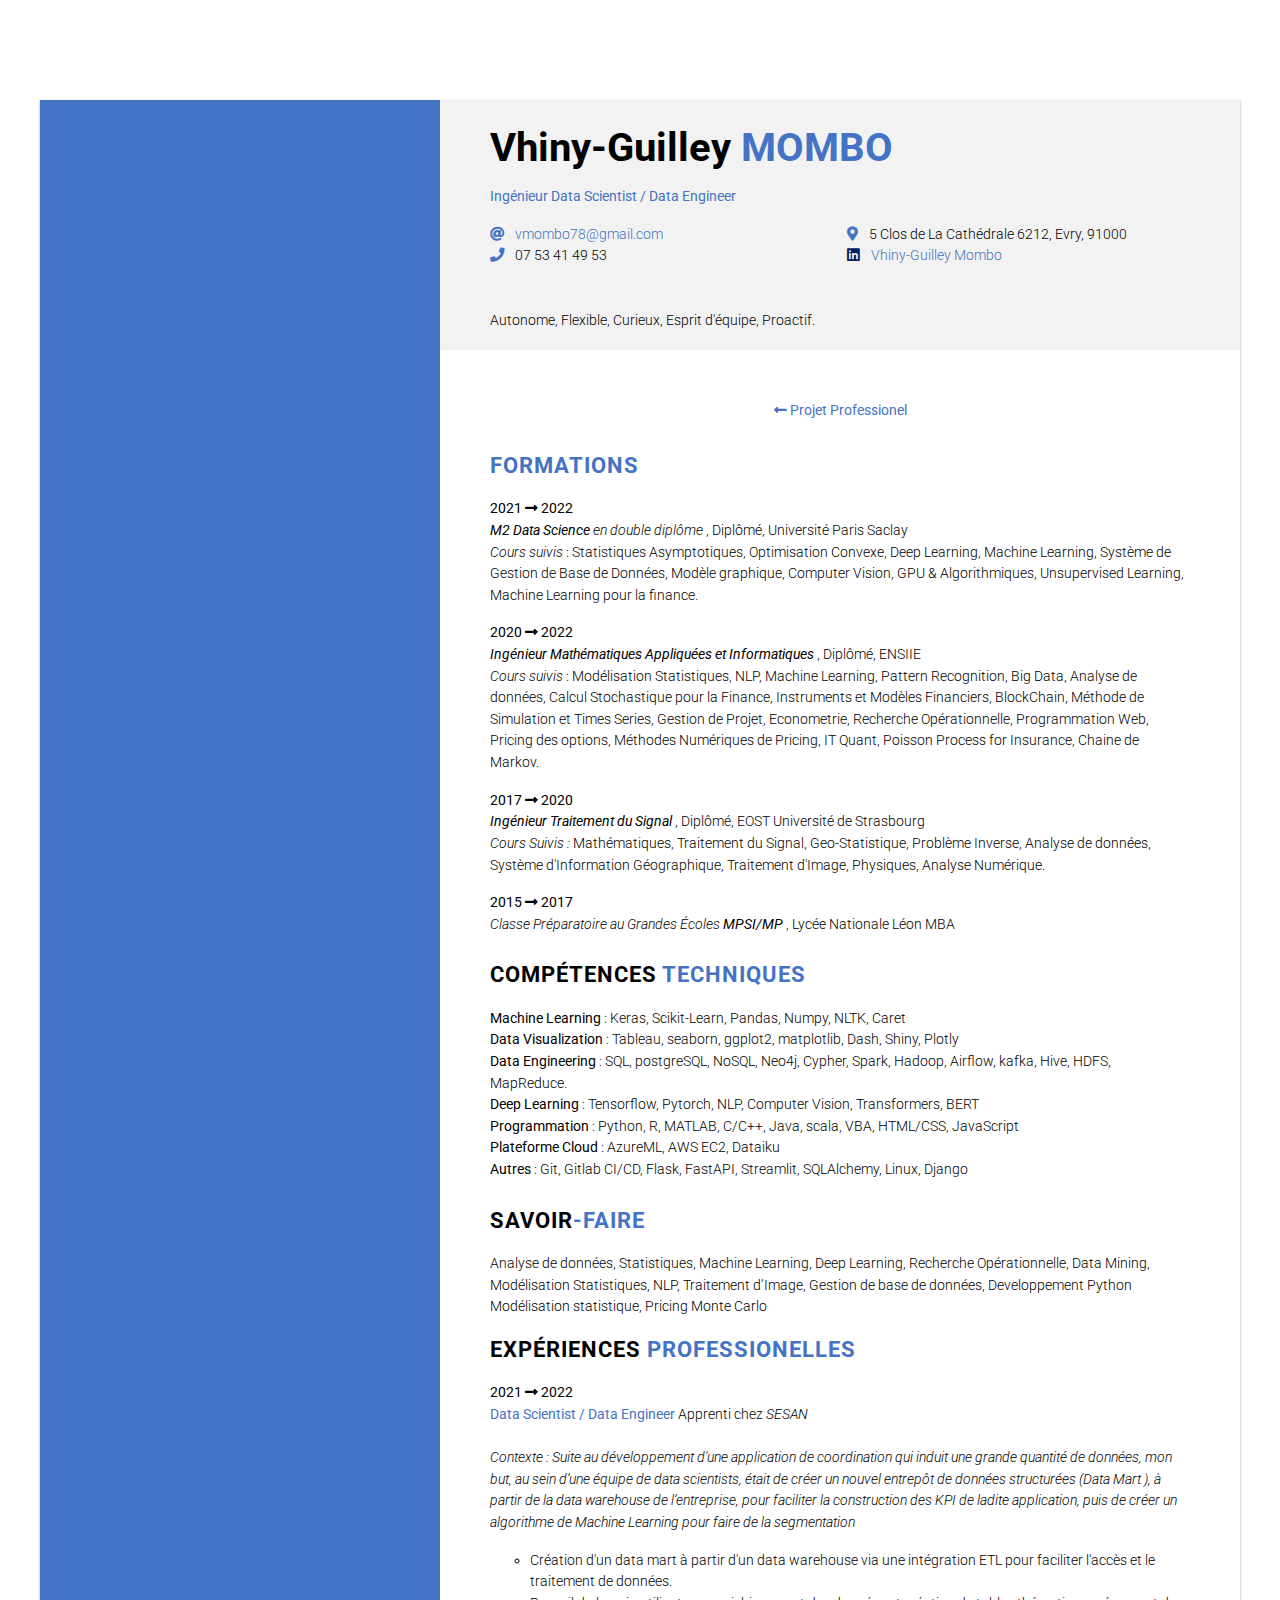
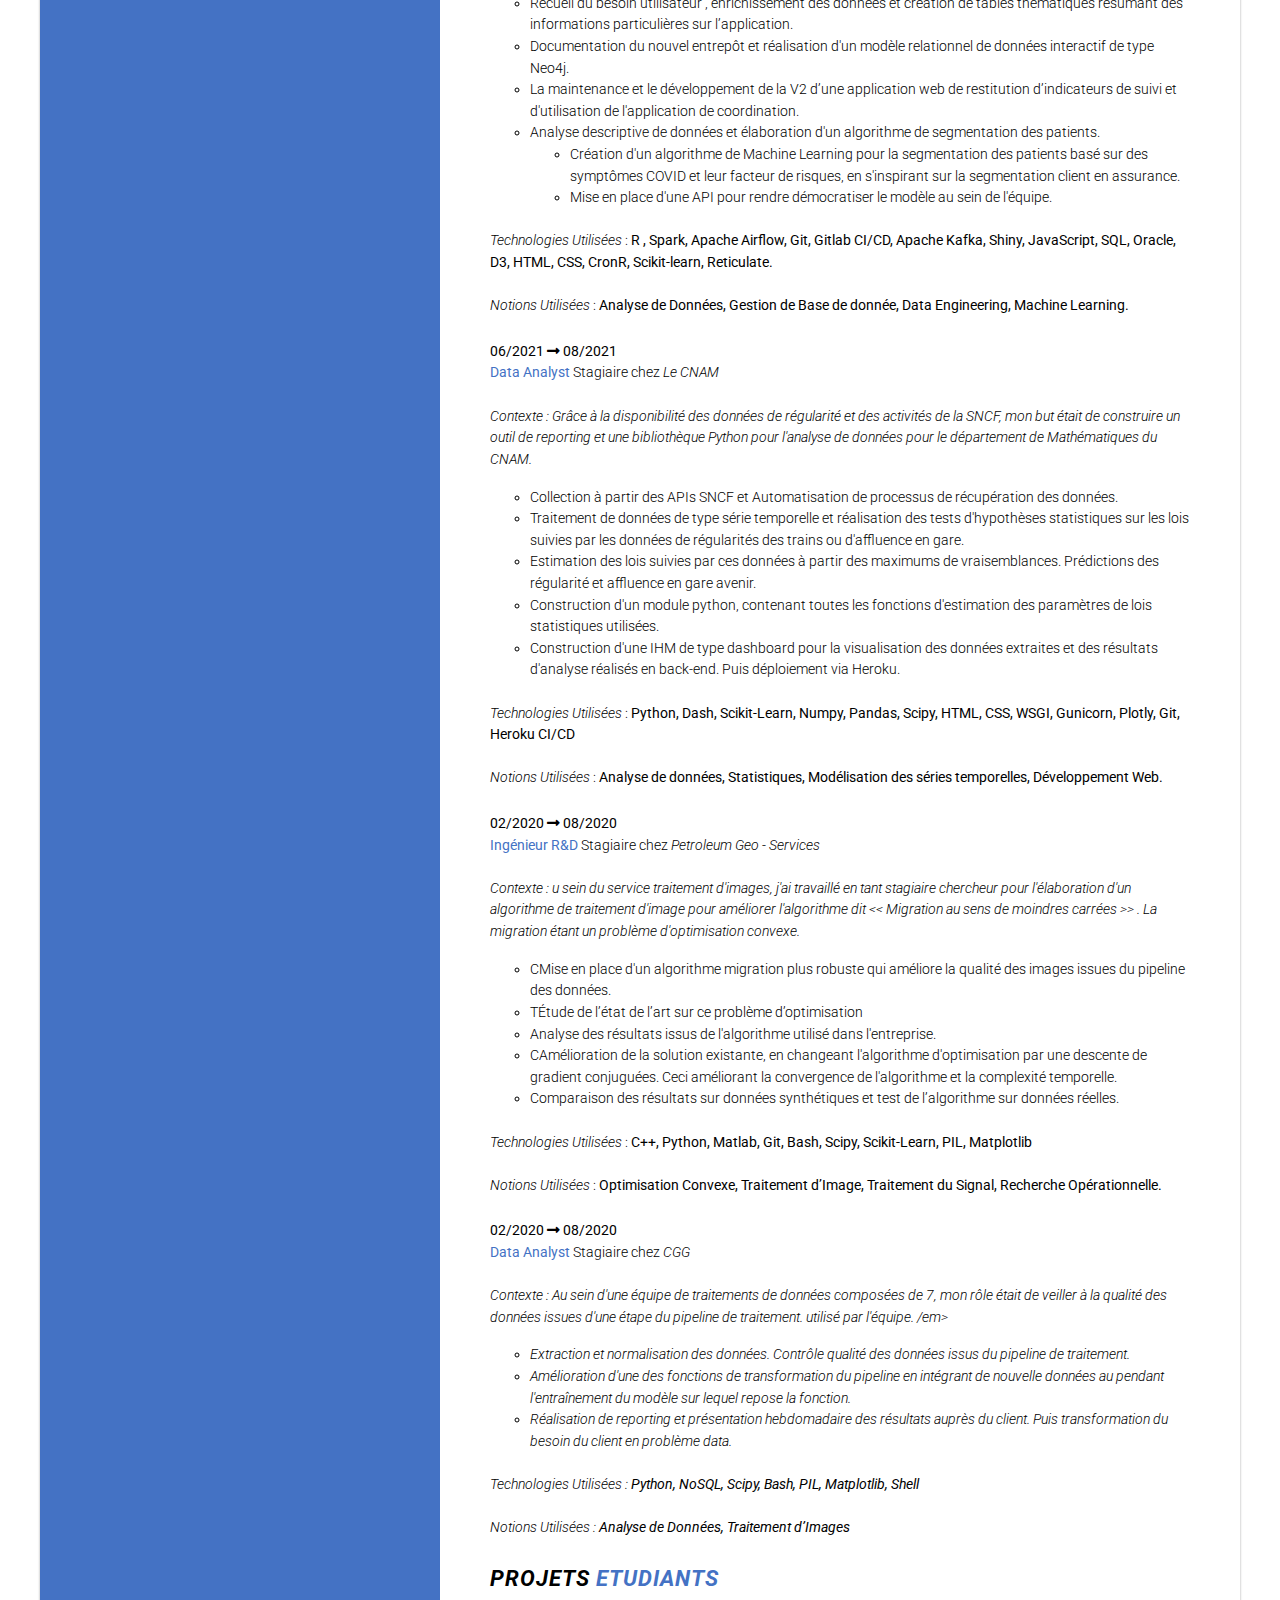
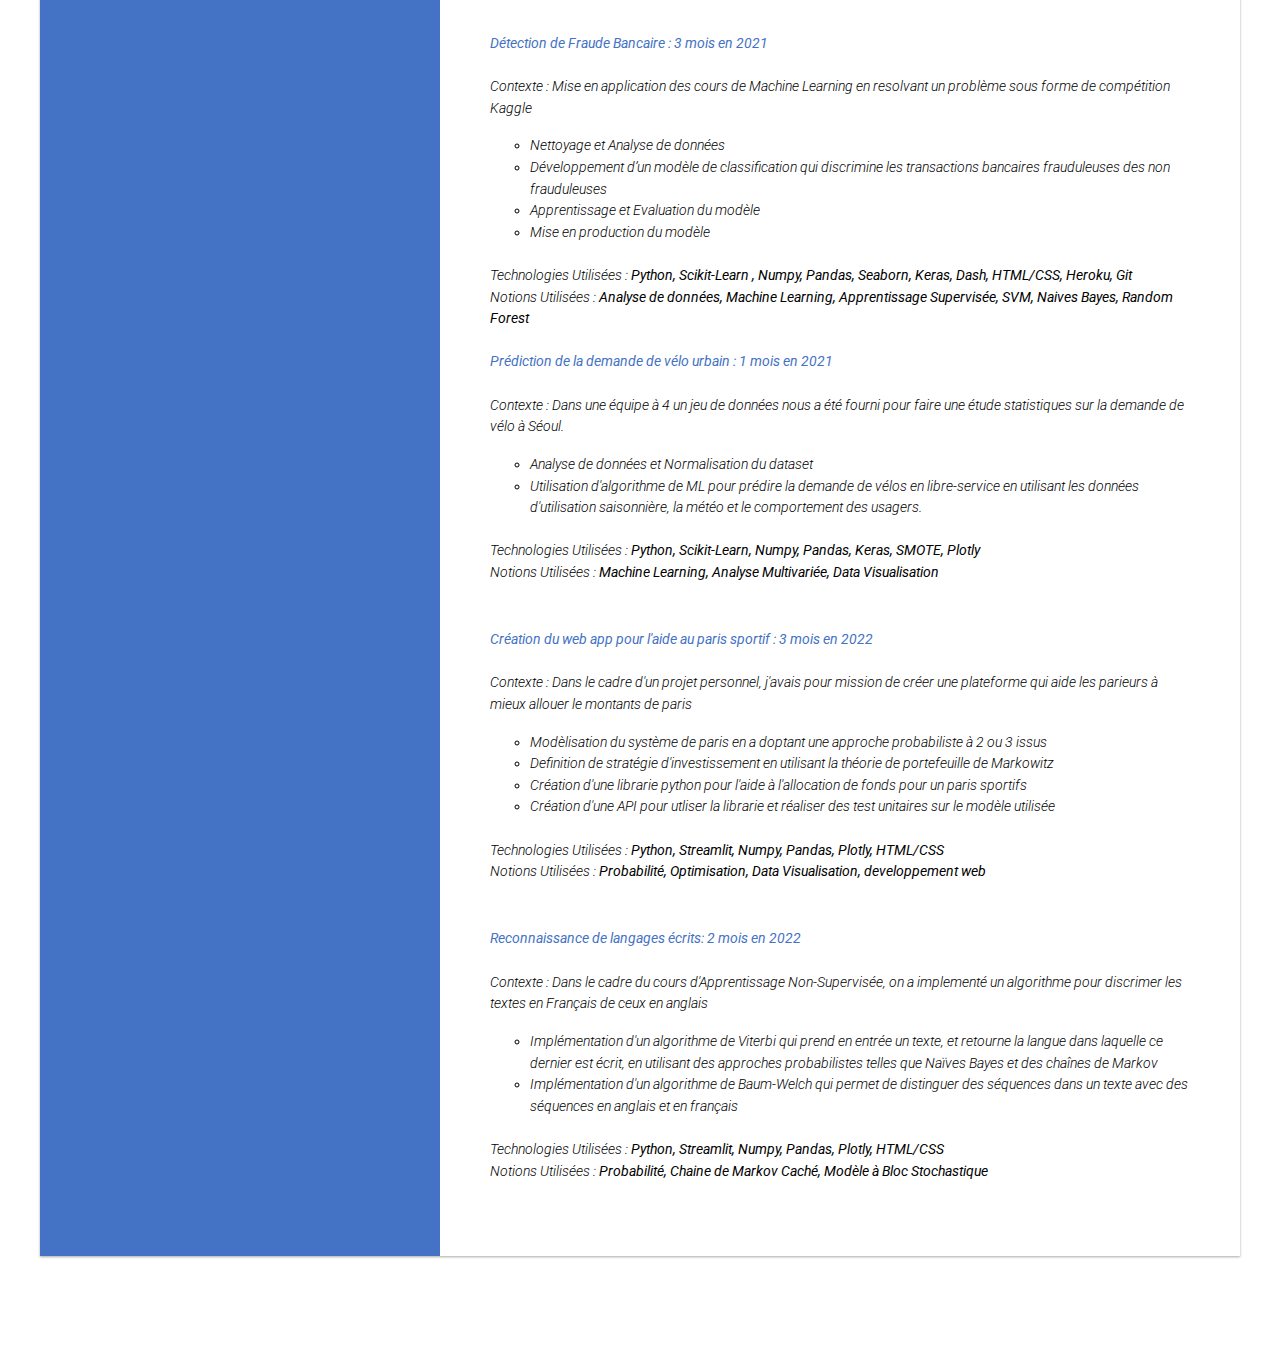
==== html/comp.html @ 5f0decb2 "Initial Commit" ====
<head>
  <title>Dossier de Compétence</title>
  <meta charset="utf-8">
  <meta name="viewport"
          content="width=device-width, initial-scale=1, user-scalable=no">
  <link rel="preconnect" href="https://fonts.googleapis.com">
  <link rel="preconnect" href="https://fonts.gstatic.com" crossorigin>
  <link href="https://fonts.googleapis.com/css2?family=Roboto:ital,wght@0,300;0,400;0,700;1,400&display=swap" rel="stylesheet">
  <link href="https://cdnjs.cloudflare.com/ajax/libs/font-awesome/5.15.4/css/all.min.css" rel="stylesheet">
  <link rel="stylesheet" type="text/css" href="../style.css">
</head>

<body>
    <div class="cv-container">
      <div class="left-column">
        
      </div> 

      <div class="right-column">
        <div class="header">
          <h1>Vhiny-Guilley <span class="text-blue text-uppercase">MOMBO</span></h1>
          <p><strong><span class="text-blue"> Ingénieur Data Scientist / Data Engineer</span></strong></p>
          <ul class="infos">
            <li><i class="icon fas fa-at text-blue"></i> <a href="mailto:vmombo78@gmail.com">vmombo78@gmail.com</a></li>
            <li><i class="icon fas fa-phone text-blue"></i> 07 53 41 49 53</li>
            <li><i class="icon fas fa-map-marker-alt text-blue"></i> 5 Clos de La Cathédrale 6212, Evry, 91000</li>
            <li><i class="icon fab fa-linkedin text-darkblue"></i> <a href="https://www.linkedin.com/in/vhinyguilley-mombo/">Vhiny-Guilley Mombo</a></li>
          </ul>
          <br><br>
          Autonome, Flexible, Curieux, Esprit d'équipe, Proactif.
        </div>



        <div class="content">

            
            <div class="right-column-3">
              <strong><a href="../index.html"><strong><i class="fas fa-long-arrow-alt-left"></i></strong> Projet Professionel </a></strong>
            </div>
            

            <div class="section">
            <h2><span class="text-blue"> FORMATIONS </span></h2>
            
            <p>
              <strong>2021 <i class="fas fa-long-arrow-alt-right"></i> 2022</strong>
              <br>
              <em> <strong>M2 Data Science </strong> en double diplôme </em>, Diplômé, Université Paris Saclay
              <br>
              <em>Cours suivis</em> :
              Statistiques Asymptotiques, Optimisation Convexe, Deep Learning, Machine Learning, Système de Gestion de Base de Données, Modèle graphique, Computer Vision, GPU & Algorithmiques,  Unsupervised Learning, Machine Learning pour la finance.
            </p>

            <p>
              <strong>2020 <i class="fas fa-long-arrow-alt-right"></i> 2022</strong>
              <br>
              <em> <strong>Ingénieur Mathématiques Appliquées et Informatiques </strong> </em>, Diplômé, ENSIIE
              <br>
              <em>Cours suivis</em> : 
              Modélisation Statistiques, NLP, Machine Learning, Pattern Recognition, Big Data, Analyse de données, Calcul Stochastique pour la Finance, Instruments et Modèles Financiers, BlockChain, Méthode de Simulation et Times Series, Gestion de Projet, Econometrie, Recherche Opérationnelle, Programmation Web, Pricing des options, Méthodes Numériques de Pricing,  IT Quant, Poisson Process for Insurance, Chaine de Markov.
            </p>

            <p>
              <strong>2017 <i class="fas fa-long-arrow-alt-right"></i> 2020</strong>
              <br>
              <em><strong>Ingénieur Traitement du Signal </strong> </em>, Diplômé, EOST Université de Strasbourg
              <br>
              <em>Cours Suivis : </em>
              Mathématiques, Traitement du Signal, Geo-Statistique, Problème Inverse, Analyse de données, Système d'Information Géographique, Traitement d'Image, Physiques, Analyse Numérique.
            </p>

            <p>
              <strong>2015 <i class="fas fa-long-arrow-alt-right"></i> 2017</strong>
              <br>
              <em>Classe Préparatoire au Grandes Écoles <strong>MPSI/MP</strong> </em>, Lycée Nationale Léon MBA
            </p>
          </div>

          <div class="section">
            <h2>COMPÉTENCES<span class="text-blue"> TECHNIQUES</span></h2>
              <strong>Machine Learning</strong> :    Keras, Scikit-Learn, Pandas, Numpy, NLTK, Caret
              <br>
              <strong>Data Visualization</strong> : Tableau, seaborn, ggplot2, matplotlib, Dash, Shiny, Plotly
              <br>
              <strong>Data Engineering</strong> : SQL, postgreSQL, NoSQL, Neo4j, Cypher, Spark, Hadoop, Airflow, kafka, Hive, HDFS, MapReduce.
              <br>
              <strong>Deep Learning</strong> : Tensorflow, Pytorch, NLP, Computer Vision, Transformers, BERT
              <br>
              <strong>Programmation</strong> : Python, R, MATLAB, C/C++, Java, scala, VBA, HTML/CSS, JavaScript
              <br>
              <strong>Plateforme Cloud</strong> : AzureML, AWS EC2, Dataiku
              <br>
              <strong>Autres</strong> : Git, Gitlab CI/CD, Flask, FastAPI, Streamlit, SQLAlchemy, Linux, Django
          </div>

          <div>
            <h2> SAVOIR<span class="text-blue">-FAIRE</span>
            </h2>
            <p>
            Analyse de données, Statistiques, Machine Learning, Deep Learning, Recherche Opérationnelle, Data Mining, Modélisation Statistiques, NLP, Traitement d’Image, Gestion de base de données, Developpement Python Modélisation statistique, Pricing Monte Carlo 
            </p>

          </div>

          <div class="section">
            <h2>Expériences <span class="text-blue">professionelles</span></h2>
            
            <p>
              <strong>2021 <i class="fas fa-long-arrow-alt-right"></i> 2022</strong>
              <br>
              <strong><span class="text-blue"> Data Scientist / Data Engineer </span></strong> Apprenti chez <em>SESAN</em>
              <br> <br> <em> Contexte : Suite au développement d'une application de coordination qui induit une grande quantité de données, mon but, au sein d’une équipe de data scientists, était de créer un nouvel entrepôt de données structurées (Data Mart ), à partir de la data warehouse de l’entreprise, pour faciliter la construction des KPI de ladite application, puis de créer un algorithme de Machine Learning pour faire de la segmentation </em>

            </p>
              <ul class="experience-list">
                <li>Création d'un data mart à partir d'un data warehouse via une intégration ETL pour faciliter l'accès et le traitement de données.</li>
                <li>Recueil du besoin utilisateur , enrichissement des données et création de tables thématiques résumant des informations particulières sur l’application.</li>
                <li>Documentation du nouvel entrepôt et réalisation d'un modèle relationnel de données interactif de type Neo4j.</li>
                <li>La maintenance et le développement de la V2 d’une application web de restitution d’indicateurs de suivi et d'utilisation de l'application de coordination.</li>
                <li>Analyse descriptive de données et élaboration d'un algorithme de segmentation des patients.
                  <ul class="experience-list2">
                    <li>Création d'un algorithme de Machine Learning pour la segmentation des patients basé sur des symptômes COVID et leur facteur de risques, en s'inspirant sur la segmentation client en assurance.</li>
                    <li>Mise en place d'une API pour rendre démocratiser le modèle au sein de l'équipe.</li>
                  </ul>
                </li>
              </ul>
              <br>
              <em>Technologies Utilisées</em> : <strong>R , Spark,  Apache Airflow,  Git,  Gitlab CI/CD,  Apache Kafka,  Shiny,  JavaScript,  SQL,  Oracle,  D3,  HTML,  CSS,  CronR,  Scikit-learn,  Reticulate.</strong>
              <br>
              <br>
              <em>Notions Utilisées</em> : <strong>Analyse de Données, Gestion de Base de donnée, Data Engineering, Machine Learning.</strong>

          </div>

          <div class="section">
            <p>
              <strong>06/2021 <i class="fas fa-long-arrow-alt-right"></i> 08/2021</strong>
              <br>
              <strong><span class="text-blue"> Data Analyst </span></strong>  Stagiaire chez <em> Le CNAM</em>
              <br> <br> <em> Contexte : Grâce à la disponibilité des données de régularité et des activités de la SNCF,  mon but était de construire un outil de reporting et une bibliothèque Python pour l'analyse de données pour le département de Mathématiques du CNAM. </em>
            </p>
            <ul class="experience-list">
              <li>Collection à partir des APIs SNCF et Automatisation de processus de récupération des données.</li>
              <li>Traitement de données de type série temporelle et réalisation des tests d'hypothèses statistiques sur les lois suivies par les données de régularités des trains ou d'affluence en gare.</li>
              <li>Estimation des lois suivies par ces données à partir des maximums de vraisemblances. Prédictions des régularité et affluence en gare avenir.</li>
              <li>Construction d'un module python, contenant toutes les fonctions d'estimation des paramètres de lois statistiques utilisées.</li>
              <li>Construction d'une IHM de type dashboard pour la visualisation des données extraites et des résultats d'analyse réalisés en back-end. Puis déploiement via Heroku.</li>
            </ul>
            <br>
              <em>Technologies Utilisées</em> : <strong>Python, Dash,  Scikit-Learn,  Numpy,  Pandas,  Scipy,  HTML,  CSS,  WSGI,  Gunicorn,  Plotly,  Git,  Heroku CI/CD </strong>
              <br>
              <br>
              <em>Notions Utilisées</em> : <strong>Analyse de données, Statistiques, Modélisation des séries temporelles, Développement Web.</strong>
          </div>

          <div class="section">
            <p>
              <strong>02/2020 <i class="fas fa-long-arrow-alt-right"></i> 08/2020</strong>
              <br>
              <strong><span class="text-blue"> Ingénieur R&D </span></strong>  Stagiaire chez <em> Petroleum Geo - Services </em>
              <br> <br> <em> Contexte : u sein du service traitement d'images, j'ai travaillé en tant stagiaire chercheur pour l'élaboration d'un algorithme de traitement d'image pour améliorer l'algorithme dit  << Migration au sens de moindres carrées >> . La migration étant un problème d'optimisation convexe.</em>
            </p>
            <ul class="experience-list">
              <li>CMise en place d'un algorithme migration plus robuste qui améliore la qualité des images issues du pipeline des données.</li>
              <li>TÉtude de l’état de l’art sur ce problème d’optimisation</li>
              <li>Analyse des résultats issus de l'algorithme utilisé dans l'entreprise.</li>
              <li>CAmélioration de la solution existante, en changeant l'algorithme d'optimisation par une descente de gradient conjuguées. Ceci améliorant la convergence de l'algorithme et la complexité temporelle.</li>
              <li>Comparaison des résultats sur données synthétiques et test  de l’algorithme sur données réelles.</li>
            </ul>
            <br>
              <em>Technologies Utilisées</em> : <strong>C++,  Python, Matlab, Git,  Bash,  Scipy,  Scikit-Learn,  PIL,  Matplotlib </strong>
              <br>
              <br>
              <em>Notions Utilisées</em> : <strong>Optimisation Convexe, Traitement d’Image, Traitement du Signal, Recherche Opérationnelle.</strong>
          </div>


          <div class="section">
            <p>
              <strong>02/2020 <i class="fas fa-long-arrow-alt-right"></i> 08/2020</strong>
              <br>
              <strong><span class="text-blue"> Data Analyst </span></strong>  Stagiaire chez <em> CGG </em>
              <br> <br> <em> Contexte : Au sein  d'une équipe de traitements de données composées de 7, mon rôle était de veiller à la qualité des données issues d'une étape du pipeline de traitement. utilisé par l'équipe. /em>
            </p>
            <ul class="experience-list">
              <li>Extraction et normalisation des données. Contrôle qualité des données issus du pipeline de traitement.</li>
              <li>Amélioration d'une des fonctions de transformation du pipeline en intégrant de nouvelle données au pendant l'entraînement du modèle sur lequel repose la fonction.</li>
              <li>Réalisation de reporting et présentation hebdomadaire des résultats auprès du client. Puis transformation du besoin du client en problème data.</li>
            </ul>
            <br>
              <em>Technologies Utilisées</em> : <strong>Python,  NoSQL,  Scipy,  Bash,  PIL,  Matplotlib, Shell</strong>
              <br>
              <br>
              <em>Notions Utilisées</em> : <strong>Analyse de Données, Traitement d’Images</strong>
          </div>

          <div class="section">
            <h2>Projets  <span class="text-blue">Etudiants</span></h2>
            
            <p>
              <br>
              <strong><span class="text-blue"> Détection de Fraude Bancaire : 3 mois en 2021 </span></strong>
              <br> <br> <em> Contexte : Mise en application des cours de Machine Learning en resolvant un problème sous forme de compétition Kaggle </em>

            </p>
              <ul class="experience-list">
                <li>Nettoyage et Analyse de données </li>
                <li> Développement d’un modèle de classification qui discrimine les transactions bancaires frauduleuses des non frauduleuses</li>
                <li>Apprentissage et Evaluation du modèle</li>
                <li>Mise en production du modèle</li>
              </ul>
              <br>
              <em>Technologies Utilisées</em> : <strong>Python, Scikit-Learn , Numpy, Pandas, Seaborn, Keras, Dash,  HTML/CSS, Heroku, Git </strong>
              <br>
              <em>Notions Utilisées</em> : <strong>Analyse de données,  Machine Learning, Apprentissage Supervisée, SVM, Naives Bayes, Random Forest </strong>

          <div class="section">
            <p>
              <br>
              <strong><span class="text-blue"> Prédiction de la demande de vélo urbain : 1 mois en 2021 </span></strong>
              <br> <br> <em> Contexte : Dans une équipe à 4 un jeu de données nous a été fourni pour faire une étude statistiques sur la demande de vélo à Séoul.</em>

            </p>
              <ul class="experience-list">
                <li>Analyse de données et Normalisation du dataset</li>
                <li> Utilisation d'algorithme de ML pour prédire la demande de vélos en libre-service en utilisant les données d'utilisation saisonnière, la météo et le comportement des usagers. </li>
              </ul>
              <br>
              <em>Technologies Utilisées</em> : <strong>Python, Scikit-Learn, Numpy, Pandas, Keras, SMOTE, Plotly </strong>
              <br>
              <em>Notions Utilisées</em> : <strong>  Machine Learning, Analyse Multivariée, Data Visualisation </strong>

          </div>

           <div class="section">
            <p>
              <br>
              <strong><span class="text-blue"> Création du web app pour l'aide au paris sportif : 3 mois en 2022 </span></strong>
              <br> <br> <em> Contexte : Dans le cadre d'un projet personnel, j'avais pour mission de créer une plateforme qui aide les parieurs à mieux allouer le montants de paris</em>

            </p>
              <ul class="experience-list">
                <li> Modèlisation du système de paris en a doptant une approche probabiliste à 2 ou 3 issus</li>
                <li> Definition de stratégie d'investissement en utilisant la théorie de portefeuille de Markowitz</li>
                <li>Création d'une librarie python pour l'aide à l'allocation de fonds pour un paris sportifs</li>
                <li>Création d'une API pour utliser la librarie et réaliser des test unitaires sur le modèle utilisée </li>
              </ul>
              <br>
              <em>Technologies Utilisées</em> : <strong>Python, Streamlit, Numpy, Pandas, Plotly, HTML/CSS </strong>
              <br>
              <em>Notions Utilisées</em> : <strong>  Probabilité, Optimisation, Data Visualisation, developpement web </strong>

          </div>

          <div class="section">
            <p>
              <br>
              <strong><span class="text-blue"> Reconnaissance de langages écrits:  2  mois en 2022</span></strong>
              <br> <br> <em> Contexte : Dans le cadre du cours d'Apprentissage Non-Supervisée, on a implementé un algorithme pour discrimer les textes en Français de ceux en anglais</em>

            </p>
              <ul class="experience-list">
                <li> Implémentation d'un algorithme de Viterbi qui prend en entrée un texte, et retourne la langue dans laquelle ce dernier est écrit, en utilisant des approches probabilistes telles que Naïves Bayes et des chaînes de Markov</li>
              <li>Implémentation d'un algorithme de Baum-Welch qui permet de distinguer des séquences dans un texte avec des séquences en anglais et en français </li>
              </ul>
              <br>
              <em>Technologies Utilisées</em> : <strong>Python, Streamlit, Numpy, Pandas, Plotly, HTML/CSS </strong>
              <br>
              <em>Notions Utilisées</em> : <strong>  Probabilité, Chaine de Markov Caché, Modèle à Bloc Stochastique </strong>

          </div>
        

        </div>
      </div>
    </div>
</body>
---- style.css ----
/* GENERAL */
*{
  margin: 0;
  box-sizing: border-box;
}

body{
  font-family: Roboto;
  font-weight: 300;
  font-size: .9rem;
  line-height: 1.5;
}

a{
  text-decoration: none;
  color: #4472C4;
}

a:hover{
  text-decoration: underline;
}

p{
  margin: 0 0 1rem;
}

h1{
  margin: 0 0 1rem;
  font-size: 2.5rem;
  margin-bottom: .5rem;
}

h2{
  margin: 0 0 1rem;
  letter-spacing: 1px;
  text-transform: uppercase;
}

.text-blue{
  color: #4472C4;
}

.text-darkblue{
  color: #002060;
}

.text-uppercase{
  text-transform: uppercase; 
}

.icon{
  margin-right: .5rem;
}

.cv-container{
  display: grid;
  grid-template-columns: 1fr 1fr 1fr;
  grid-template-areas: "left-column right-column right-column";
  width: 1200px;
  margin: 100px auto;
  box-shadow: 0 1px 3px rgba(0,0,0,0.12), 0 1px 2px rgba(0,0,0,0.24);
}

.section{
  margin-bottom: 1.5rem;
}

/* LEFT COLUMN */
.left-column{
  grid-area: left-column;
  padding: 50px;
  background-color: #4472C4;
  color: white;
}

.portait{
  border-radius: 50%;
  max-width: 150px;
  margin: auto;
  display: block;
  margin-bottom: 50px;
}

.skills{
  list-style-type: none;
  padding: 0;
  font-size: 1.1rem;
  letter-spacing: 1px;
  margin: 0 0 1rem;
}

/* RIGHT COLUMN */
.right-column{
  grid-area: right-column;
  display: grid;
  grid-template-rows: 250px 1fr;
  grid-template-areas: 
    "header"
    "content";
}

.right-column-2{
  grid-area: right-column;
  display: grid;
  grid-template-rows: 125px 1fr;
  grid-template-areas: 
    "header"
    "content";
  justify-content: center;
}


.right-column-3{
  grid-area: right-column;
  display: grid;
  grid-template-rows: 50px 1fr;
  grid-template-areas: 
    "header"
    "content";
  justify-content: center;
} 
/* HEADER */
.header{
  grid-area: header;
  padding: 50px;
  background-color: #F2F2F2;
  display: flex;
  flex-direction: column;
  justify-content: center;
}

.infos{
  columns: 2;
  list-style-type: none;
  padding: 0;
}

/* CONTENT */
.content{
  grid-area: content;
  padding: 50px;
}

.experience-list{
  list-style-type: circle;
}
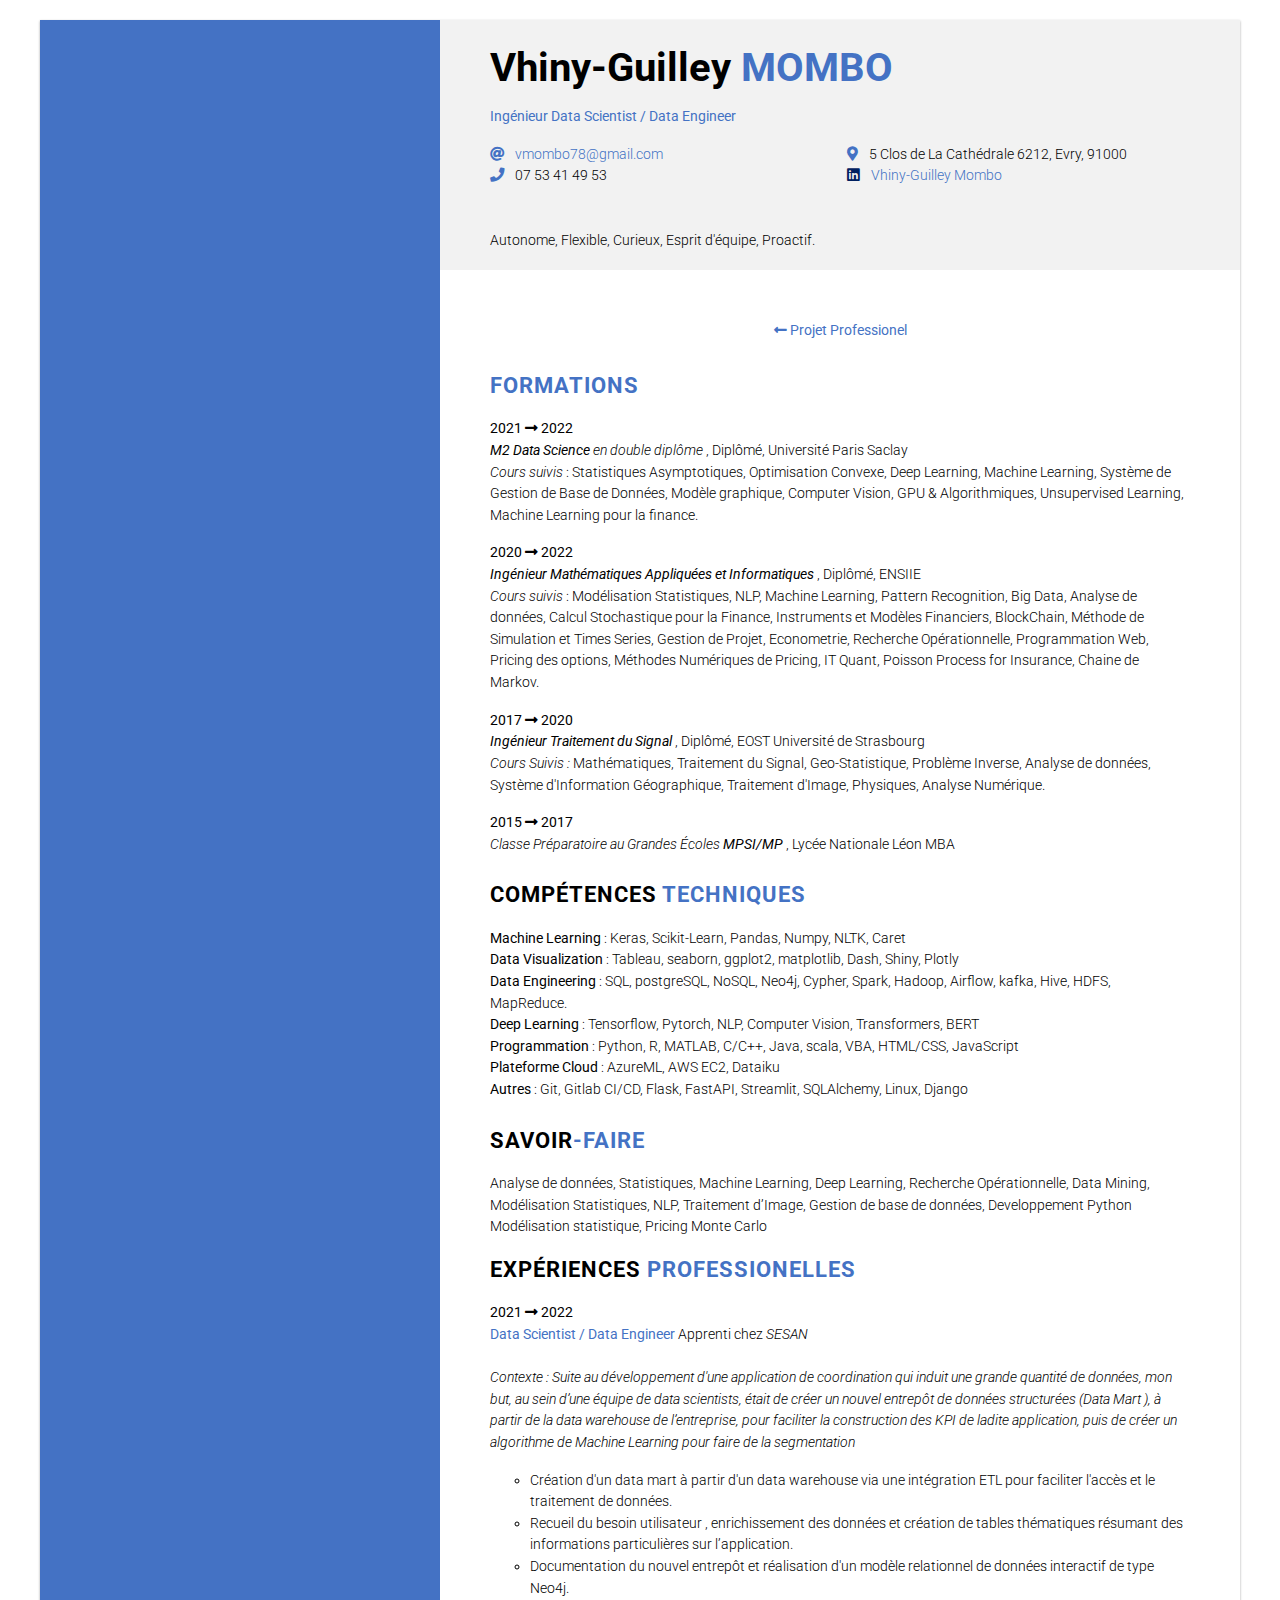
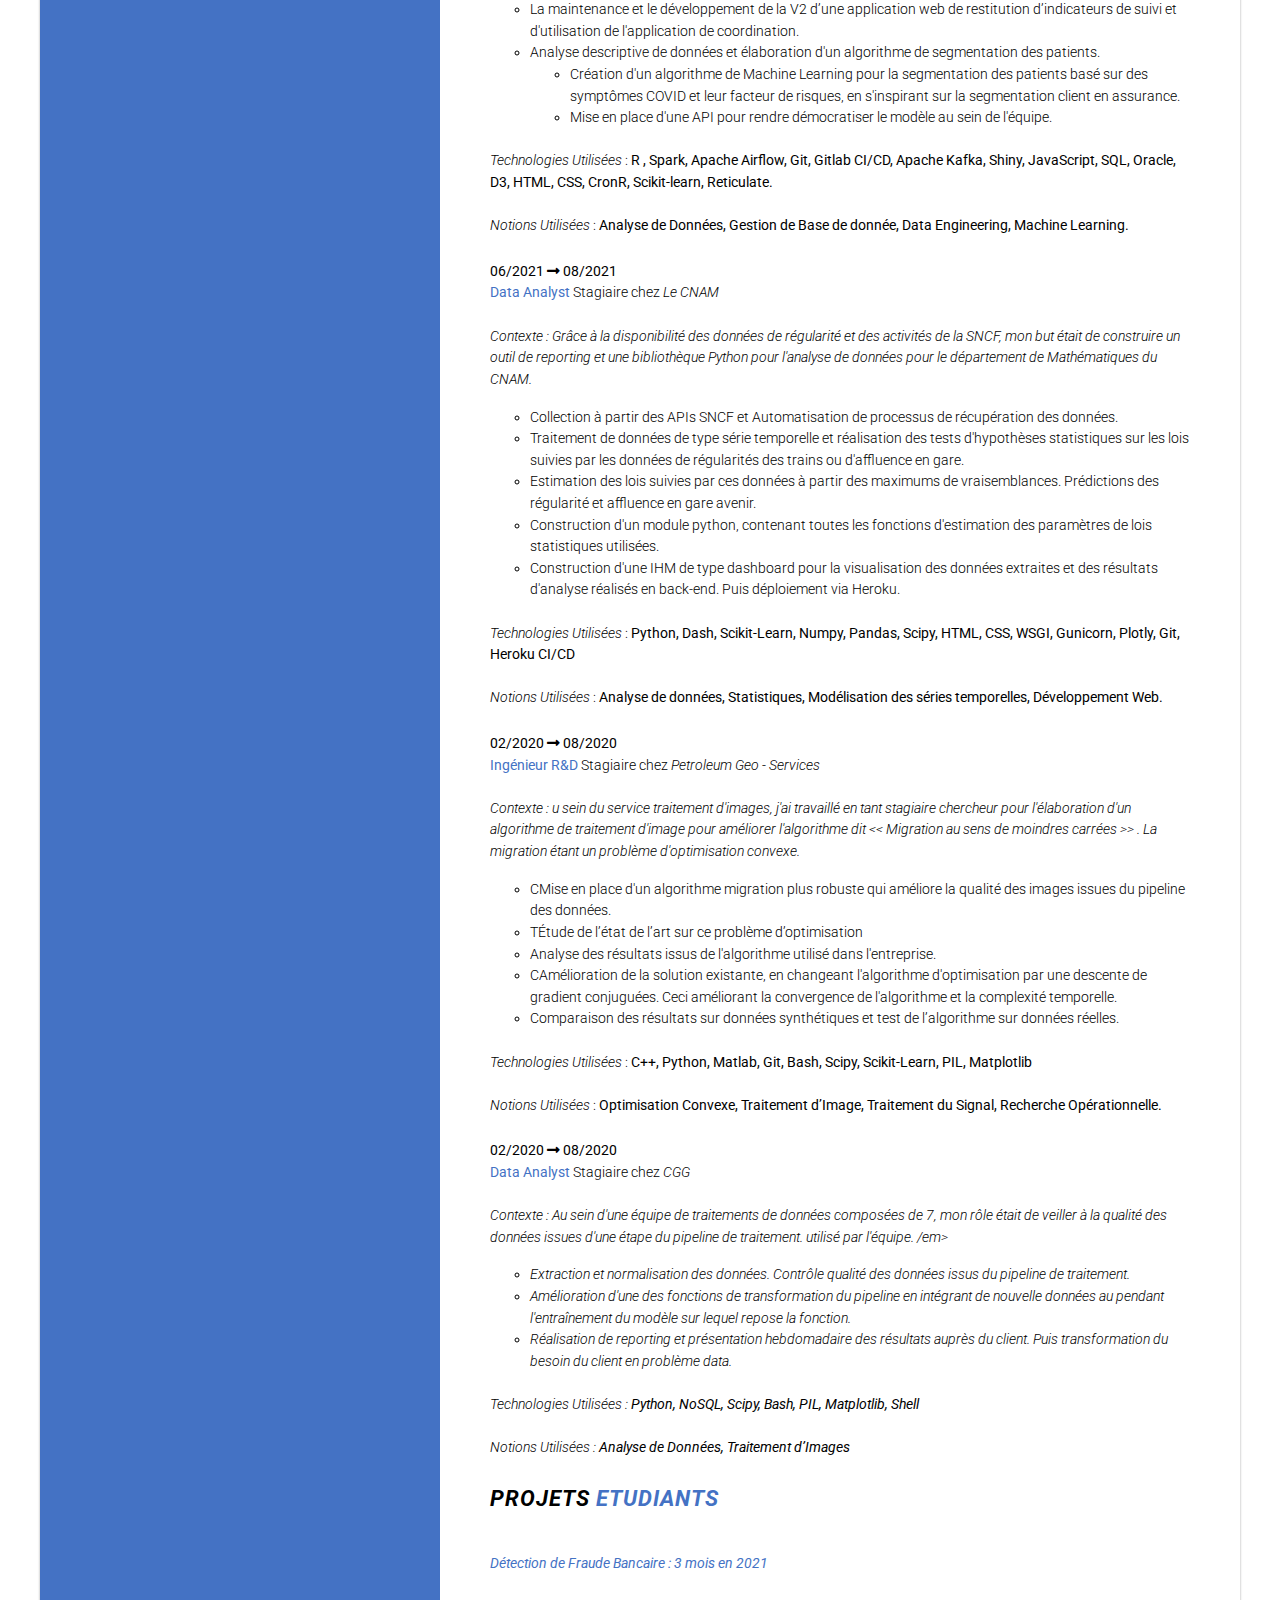
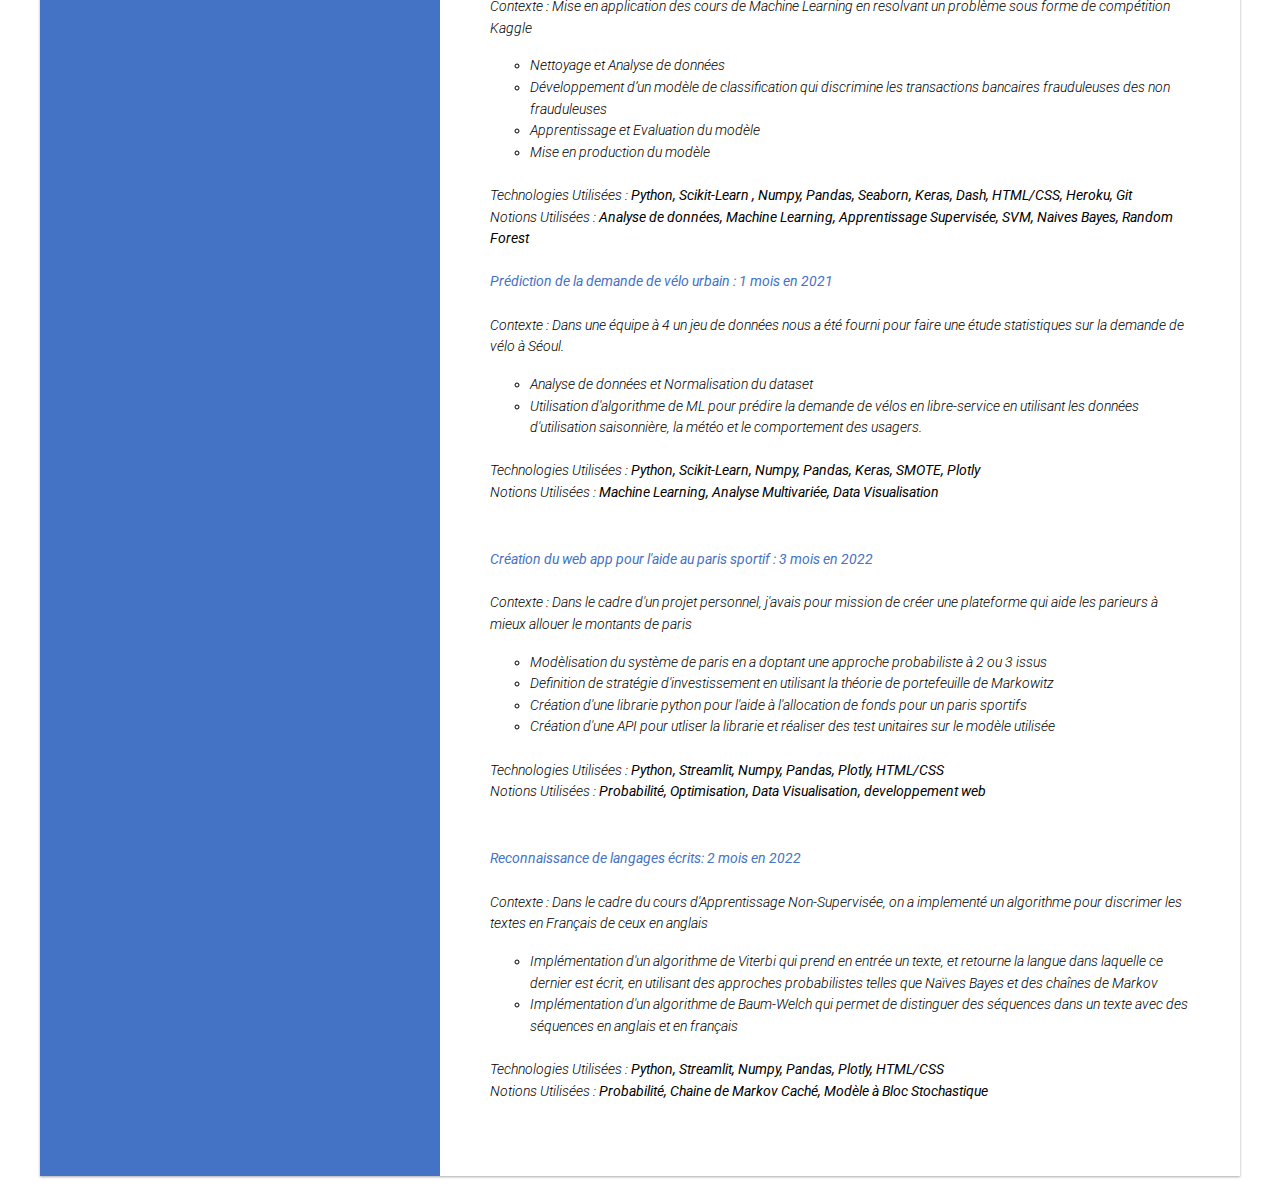
==== commit c8ac2354: "Initial Commit" ====
--- a/html/comp.html
+++ b/html/comp.html
@@ -2,7 +2,7 @@
   <title>Dossier de Compétence</title>
   <meta charset="utf-8">
   <meta name="viewport"
-          content="width=device-width, initial-scale=1, user-scalable=no">
+          content="width=device-width, initial-scale=1, user-scalable=yes">
   <link rel="preconnect" href="https://fonts.googleapis.com">
   <link rel="preconnect" href="https://fonts.gstatic.com" crossorigin>
   <link href="https://fonts.googleapis.com/css2?family=Roboto:ital,wght@0,300;0,400;0,700;1,400&display=swap" rel="stylesheet">
--- a/style.css
+++ b/style.css
@@ -57,7 +57,8 @@
   grid-template-columns: 1fr 1fr 1fr;
   grid-template-areas: "left-column right-column right-column";
   width: 1200px;
-  margin: 100px auto;
+  margin: 20px auto;
+  max-width: calc(100% - 20px);
   box-shadow: 0 1px 3px rgba(0,0,0,0.12), 0 1px 2px rgba(0,0,0,0.24);
 }
 
@@ -75,7 +76,7 @@
 
 .portait{
   border-radius: 50%;
-  max-width: 150px;
+  max-width: calc(100% - 20px);
   margin: auto;
   display: block;
   margin-bottom: 50px;
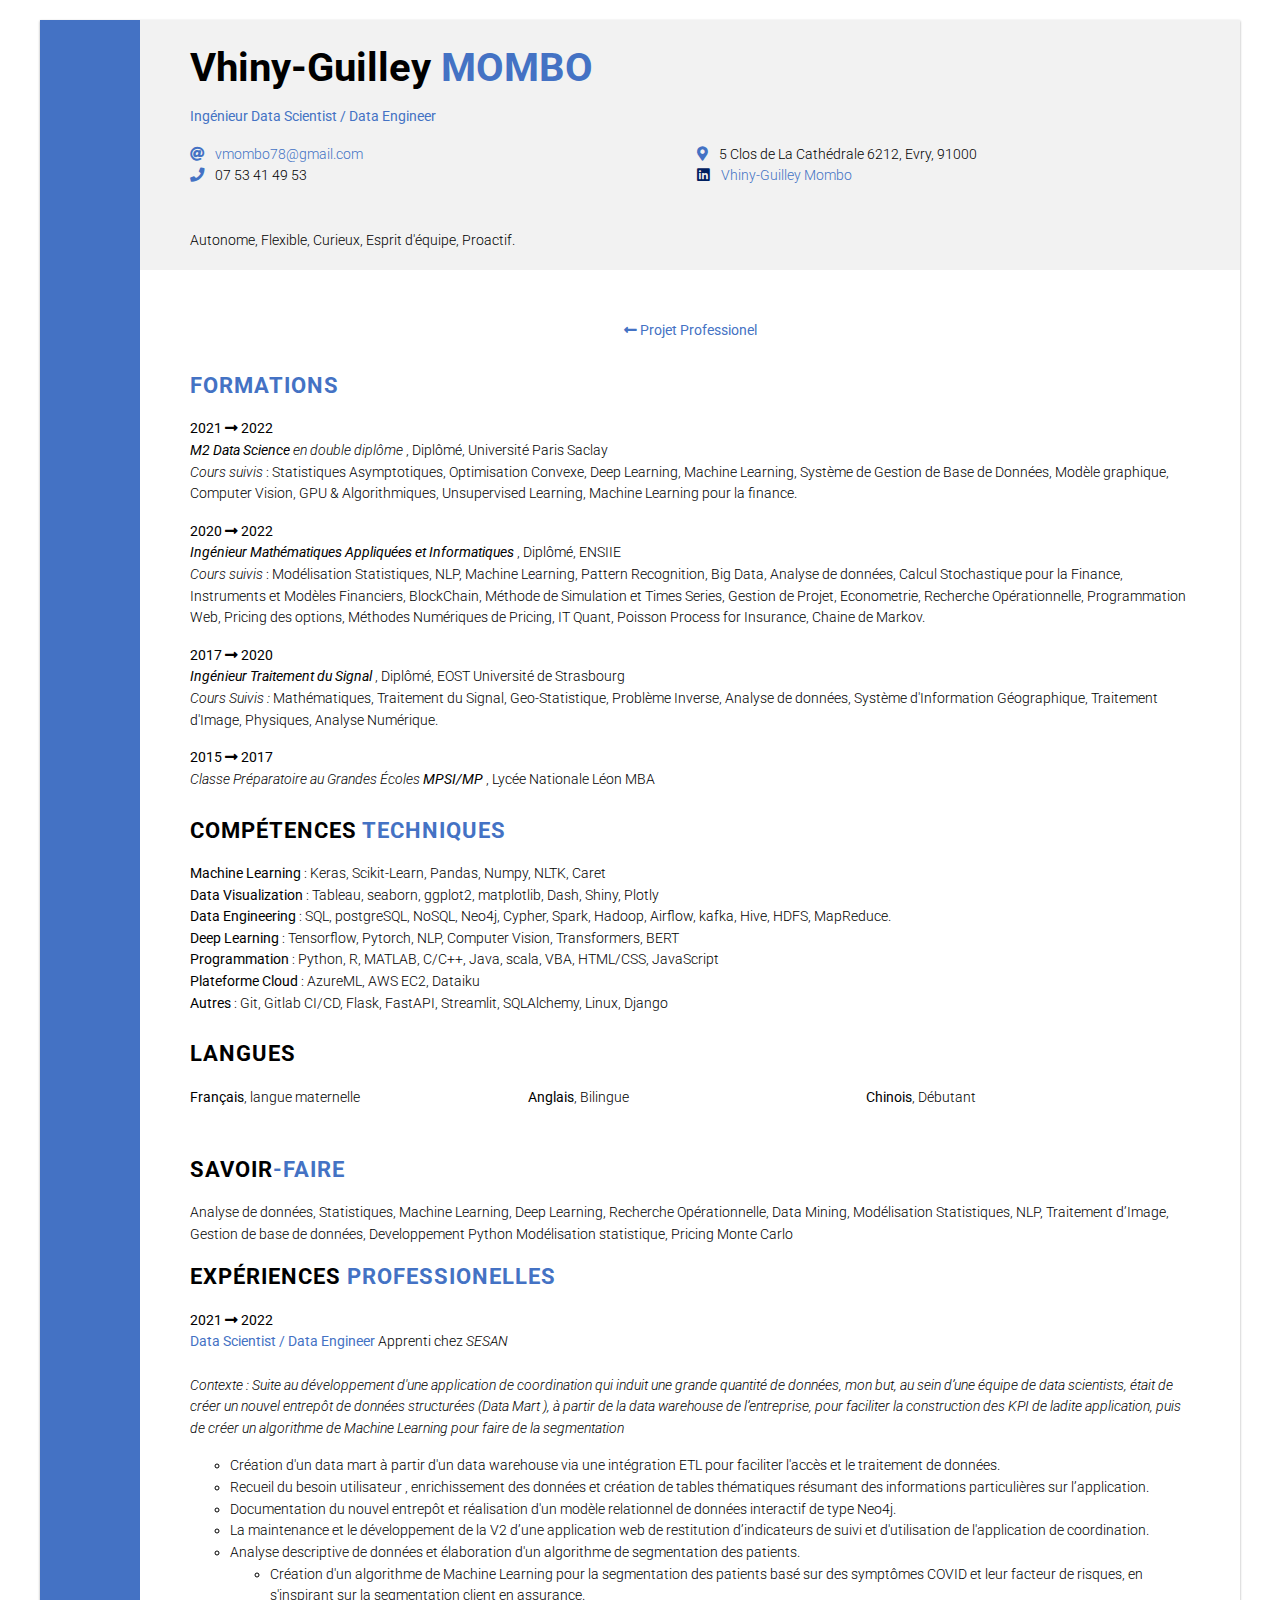
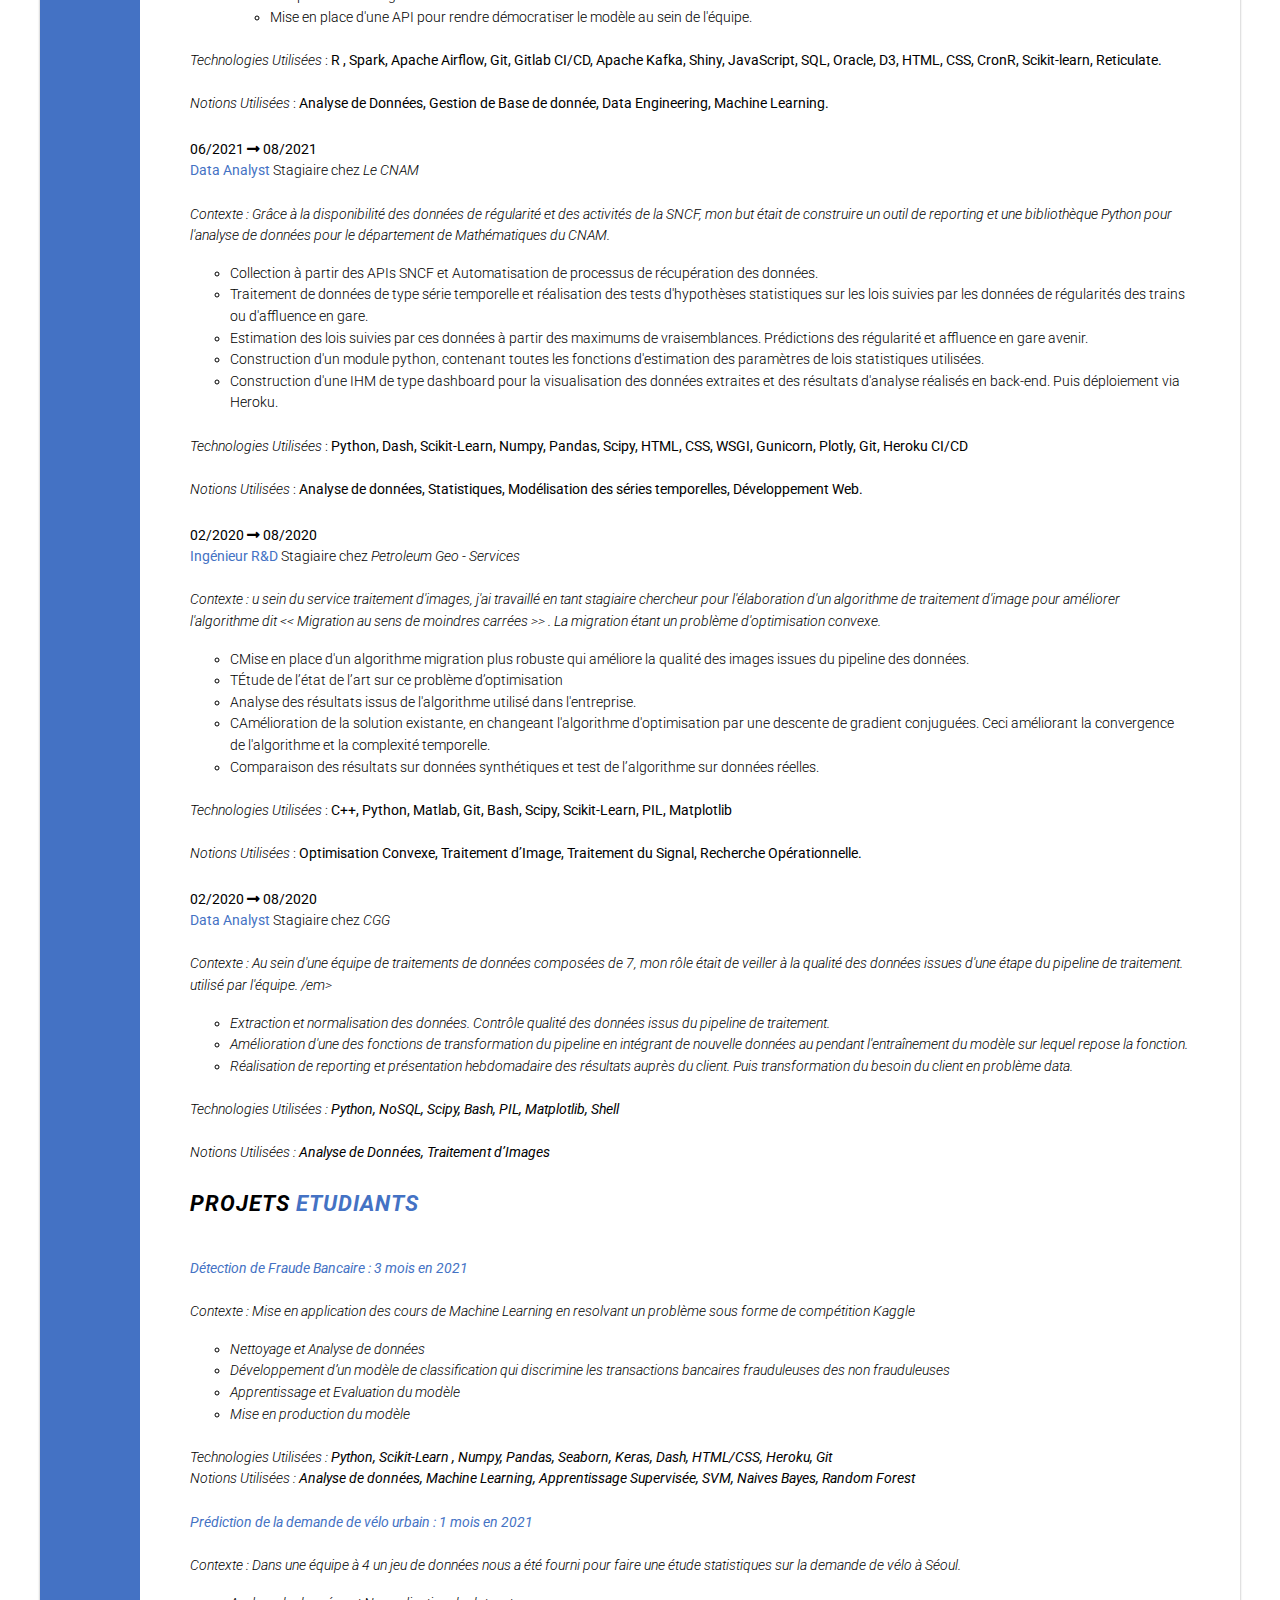
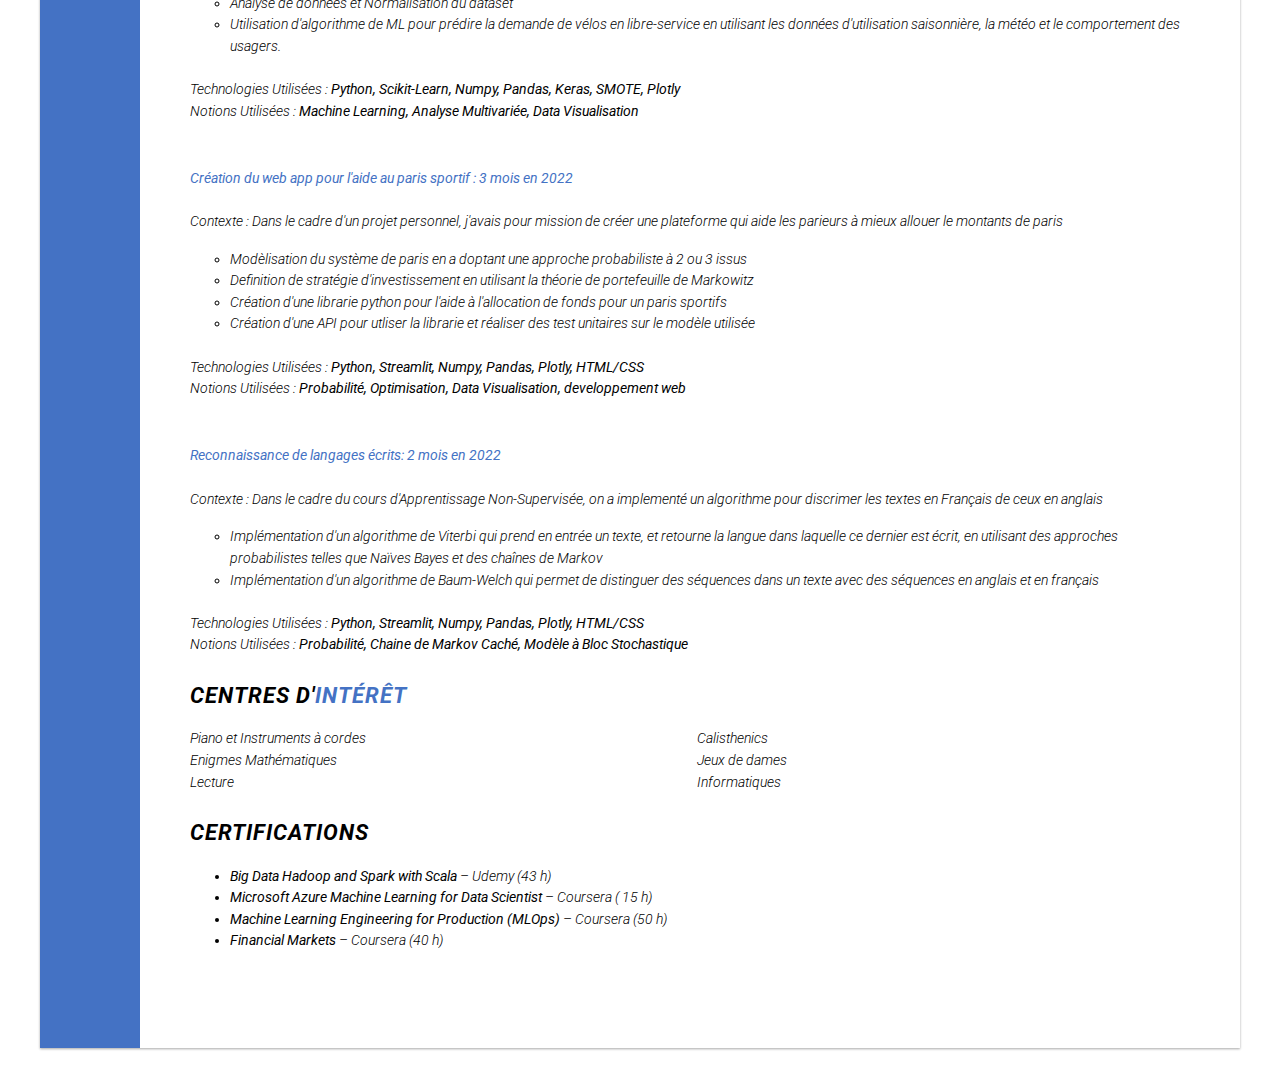
==== commit 7825afb5: "Initial Commit" ====
--- a/html/comp.html
+++ b/html/comp.html
@@ -94,6 +94,19 @@
               <strong>Autres</strong> : Git, Gitlab CI/CD, Flask, FastAPI, Streamlit, SQLAlchemy, Linux, Django
           </div>
 
+            <div class="section">
+            <h2>Langues</h2>
+            <p>
+              <ul class="infos-2">
+              <strong>Français</strong>, langue maternelle
+              <br><br>
+              <strong>Anglais</strong>, Bilingue
+              <br><br>
+              <strong>Chinois</strong>, Débutant
+              </ul>
+            </p>
+          </div>
+
           <div>
             <h2> SAVOIR<span class="text-blue">-FAIRE</span>
             </h2>
@@ -270,6 +283,45 @@
               <em>Notions Utilisées</em> : <strong>  Probabilité, Chaine de Markov Caché, Modèle à Bloc Stochastique </strong>
 
           </div>
+
+
+        <div class="section">
+          <h2>Centres d'<span class="text-blue">intérêt</span></h2>
+          <p>
+            <ul class="infos">
+            Piano et Instruments à cordes
+            <br>
+            Enigmes Mathématiques
+            <br>
+            Lecture 
+            <br>
+            Calisthenics
+            <br>
+            Jeux de dames
+            <br>
+            Informatiques
+            </ul>
+          </p>
+        </div>
+
+
+          <div class="section">
+            <h2>CERTIFICATIONS <span class="text-blue"></span></h2>
+
+            <ul>
+              <li> <strong>Big Data Hadoop and Spark with Scala</strong> – Udemy (43 h)</li>
+              <li><strong>Microsoft Azure Machine Learning for Data Scientist</strong>  – Coursera ( 15 h) </li>
+              <li><strong>Machine Learning Engineering for Production (MLOps)</strong> – Coursera (50 h)</li>
+              <li><strong>Financial Markets</strong> – Coursera (40 h)</li>
+              
+
+            </ul>
+              
+
+              
+              <br>
+
+          </div>
         
 
         </div>
--- a/style.css
+++ b/style.css
@@ -54,7 +54,7 @@
 
 .cv-container{
   display: grid;
-  grid-template-columns: 1fr 1fr 1fr;
+  grid-template-columns: 0fr 1fr 1fr;
   grid-template-areas: "left-column right-column right-column";
   width: 1200px;
   margin: 20px auto;
@@ -136,6 +136,13 @@
   padding: 0;
 }
 
+.infos-2{
+  columns: 3;
+  list-style-type: none;
+  padding: 0;
+}
+
+
 /* CONTENT */
 .content{
   grid-area: content;
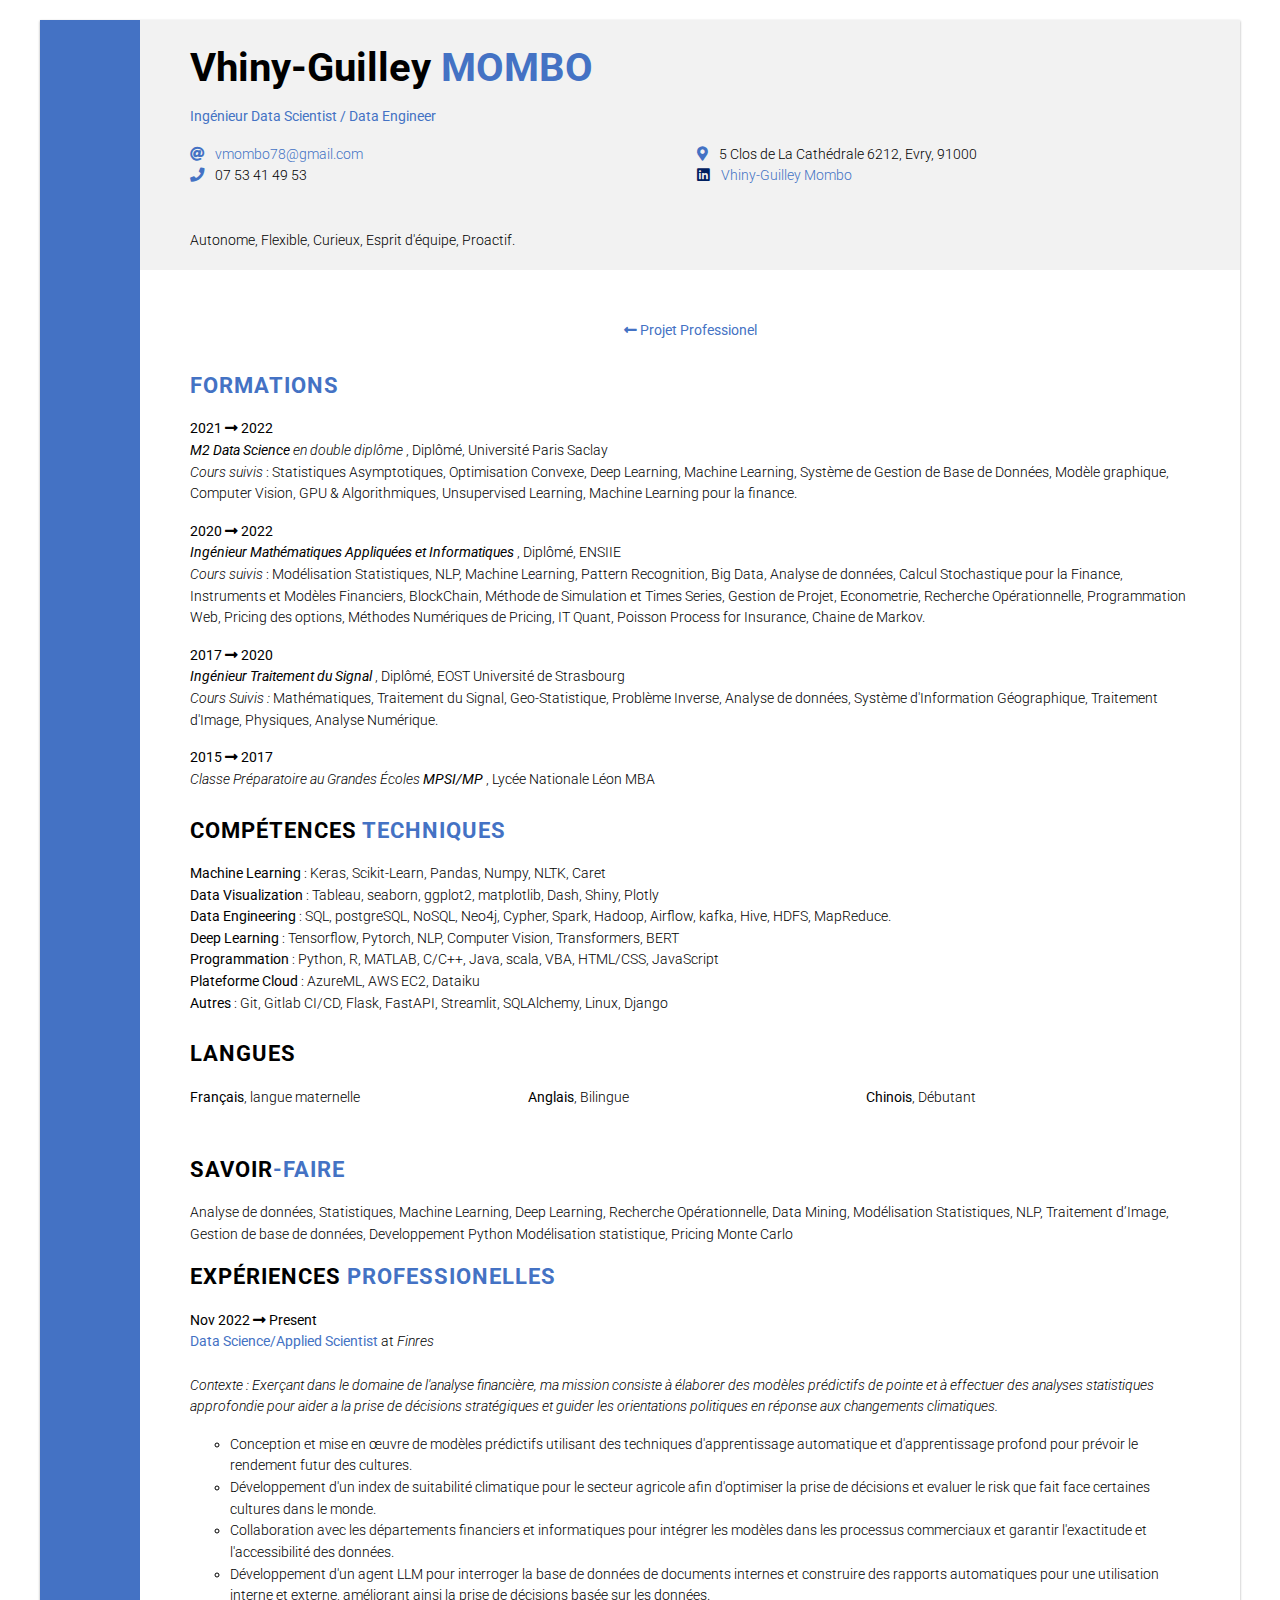
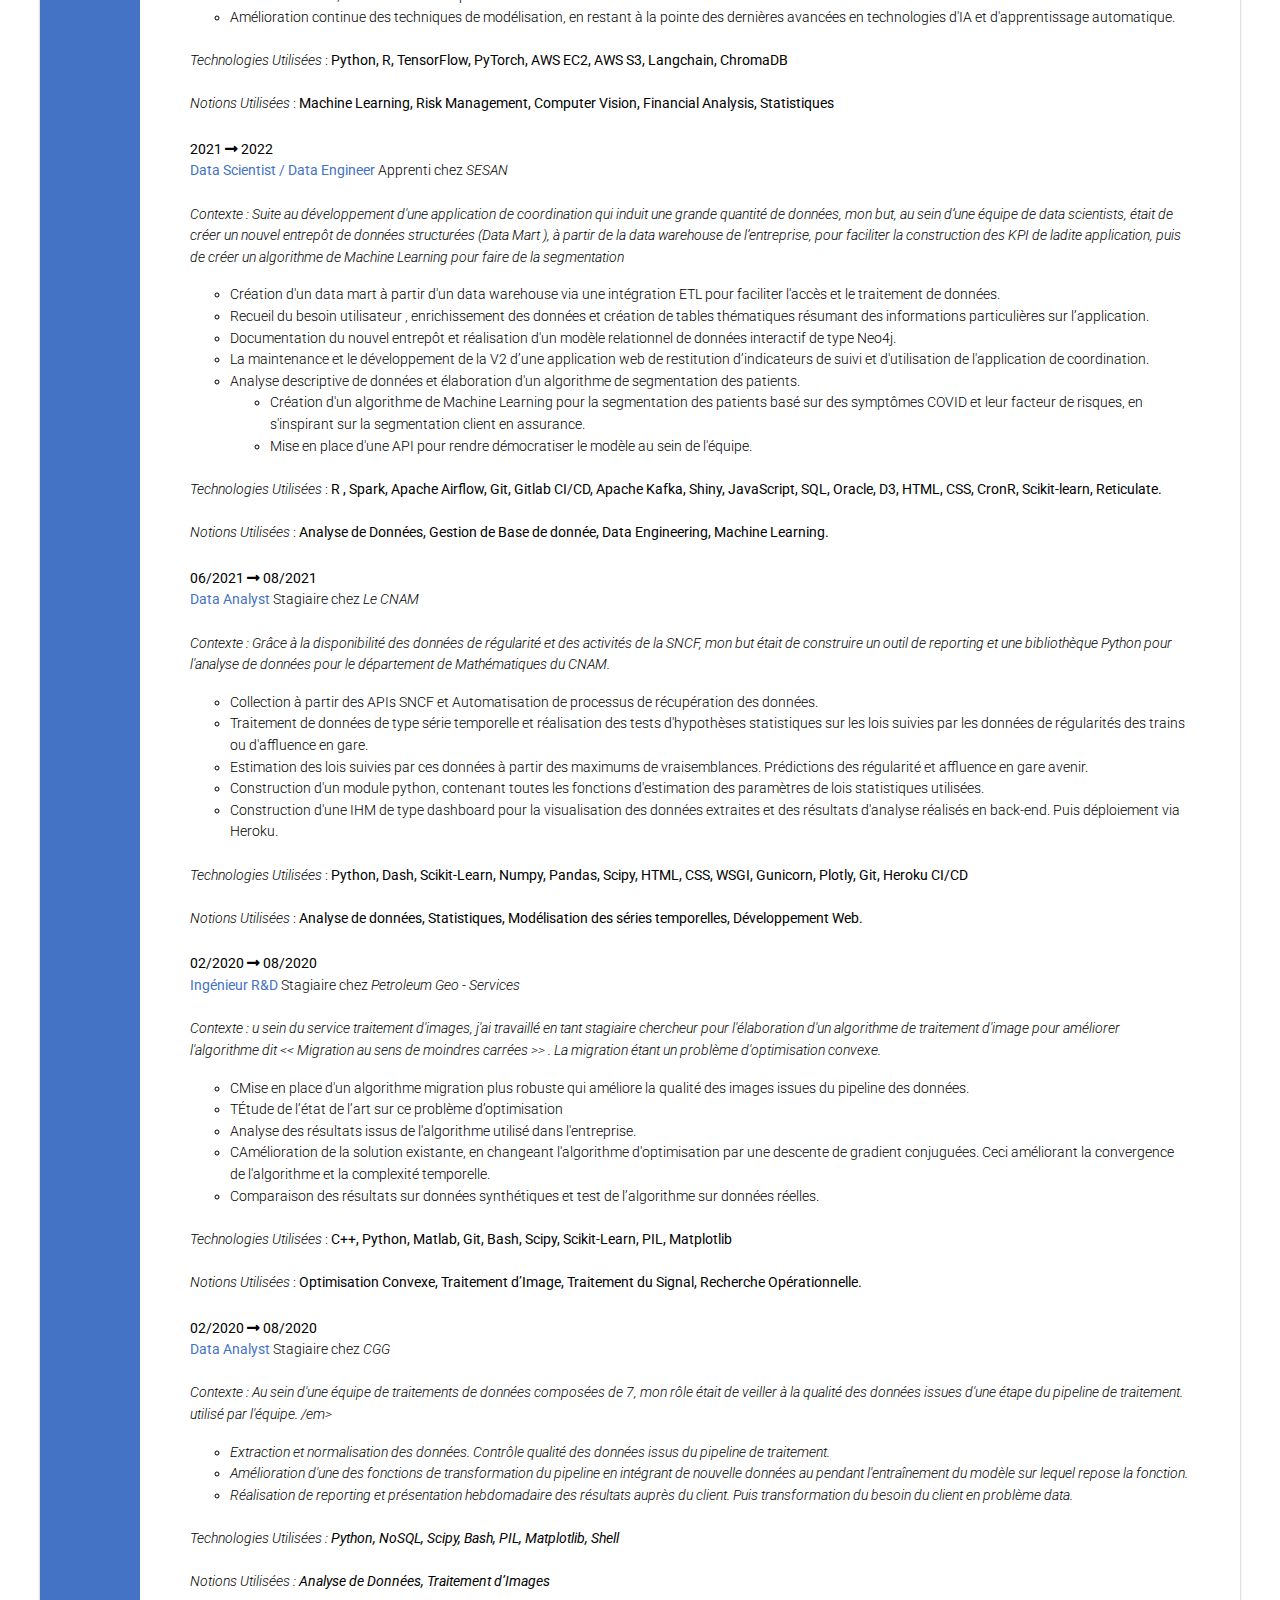
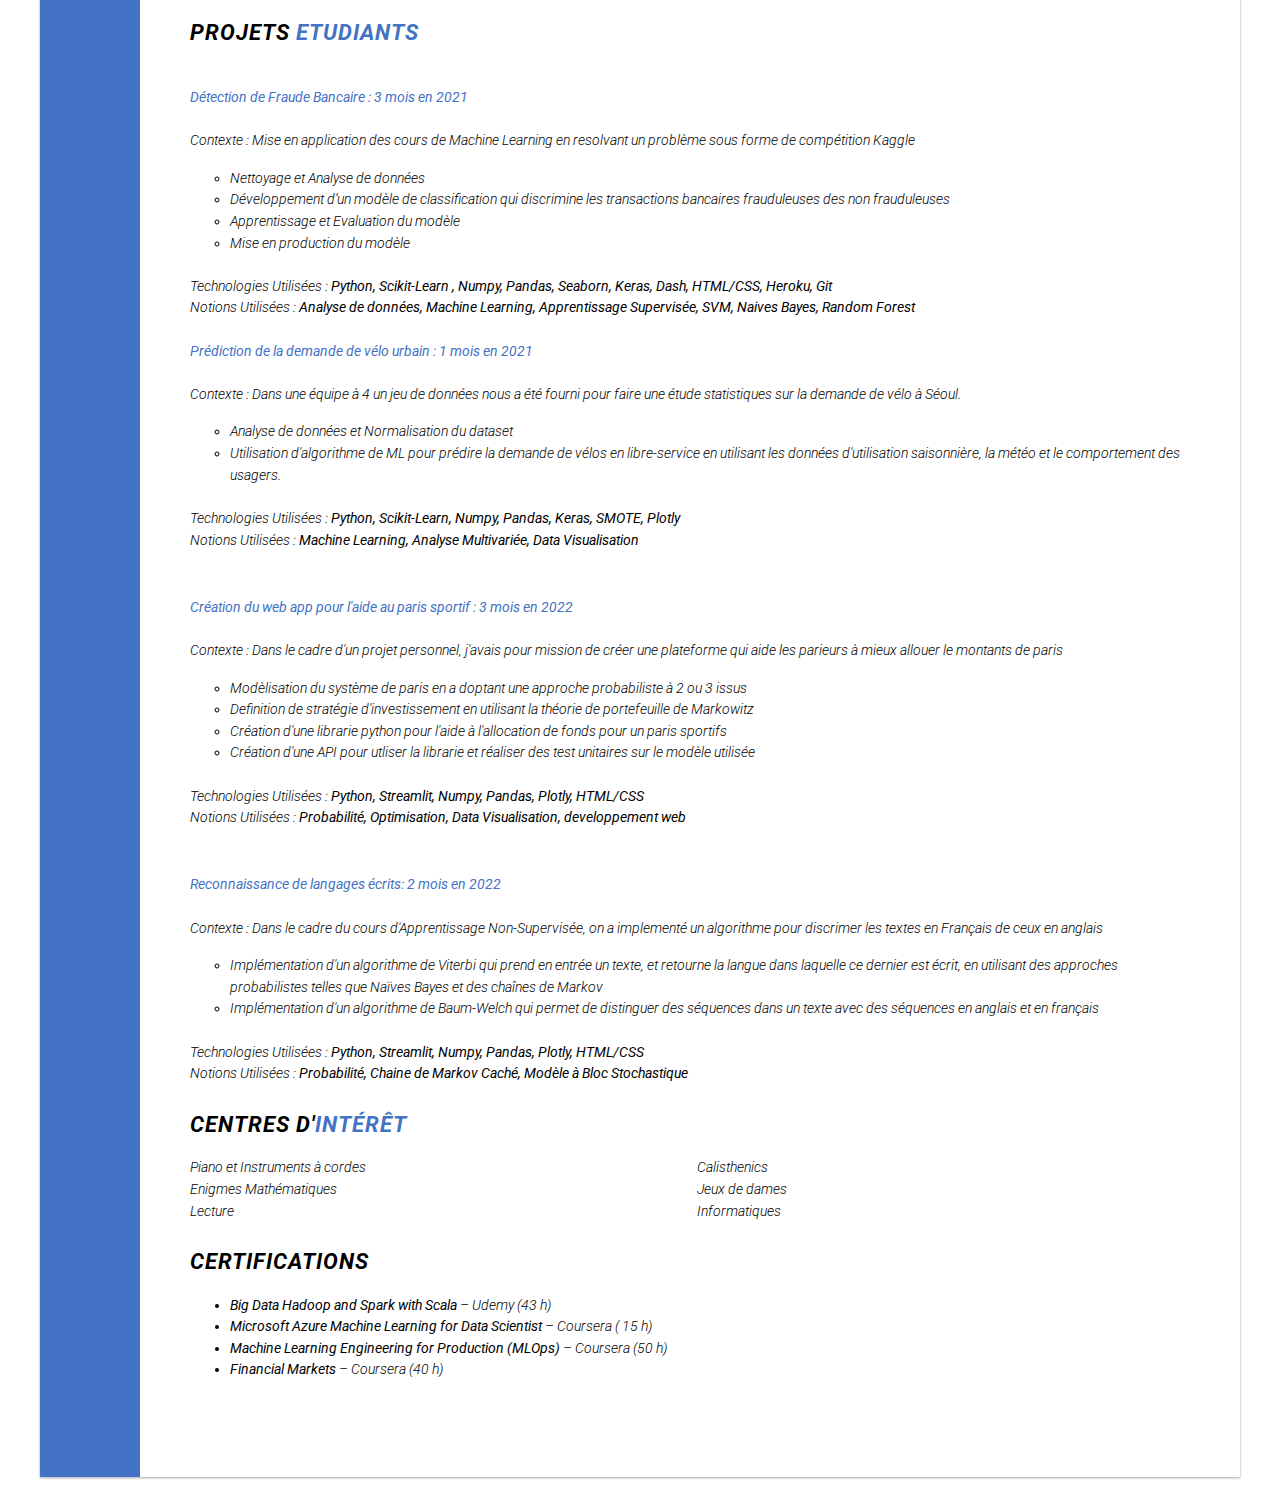
==== commit 2c146c56: "ajout experience" ====
--- a/html/comp.html
+++ b/html/comp.html
@@ -120,6 +120,30 @@
             <h2>Expériences <span class="text-blue">professionelles</span></h2>
             
             <p>
+              <strong>Nov 2022 <i class="fas fa-long-arrow-alt-right"></i> Present</strong>
+              <br>
+              <strong><span class="text-blue"> Data Science/Applied Scientist </span></strong> at <em>Finres</em>
+              <br><br><em>Contexte : Exerçant dans le domaine de l'analyse financière, ma mission consiste à élaborer des modèles prédictifs de pointe et à effectuer des analyses statistiques approfondie pour aider a la prise de décisions stratégiques et guider les orientations politiques en réponse aux changements climatiques.</em>
+              <ul class="experience-list">
+                <li>Conception et mise en œuvre de modèles prédictifs utilisant des techniques d'apprentissage automatique et d'apprentissage profond pour prévoir le rendement futur des cultures.</li>
+                <li>Développement d'un index de suitabilité climatique pour le secteur agricole afin d'optimiser la prise de décisions et evaluer le risk que fait face certaines cultures dans le monde.</li>
+                <li>Collaboration avec les départements financiers et informatiques pour intégrer les modèles dans les processus commerciaux et garantir l'exactitude et l'accessibilité des données.</li>
+                <li>Développement d'un agent LLM pour interroger la base de données de documents internes et construire des rapports automatiques pour une utilisation interne et externe, améliorant ainsi la prise de décisions basée sur les données.</li>
+                <li>Amélioration continue des techniques de modélisation, en restant à la pointe des dernières avancées en technologies d'IA et d'apprentissage automatique.</li>
+              </ul>
+              
+              <br>
+              <em>Technologies Utilisées</em> : <strong>Python, R, TensorFlow, PyTorch, AWS EC2, AWS S3, Langchain, ChromaDB</strong>
+              <br>
+              <br>
+              <em>Notions Utilisées</em> : <strong>Machine Learning, Risk Management, Computer Vision, Financial Analysis, Statistiques</strong>
+            
+            </p>
+
+          </div>
+            
+          <div class="section">
+            <p>
               <strong>2021 <i class="fas fa-long-arrow-alt-right"></i> 2022</strong>
               <br>
               <strong><span class="text-blue"> Data Scientist / Data Engineer </span></strong> Apprenti chez <em>SESAN</em>
--- a/style.css
+++ b/style.css
@@ -147,6 +147,7 @@
 .content{
   grid-area: content;
   padding: 50px;
+  
 }
 
 .experience-list{
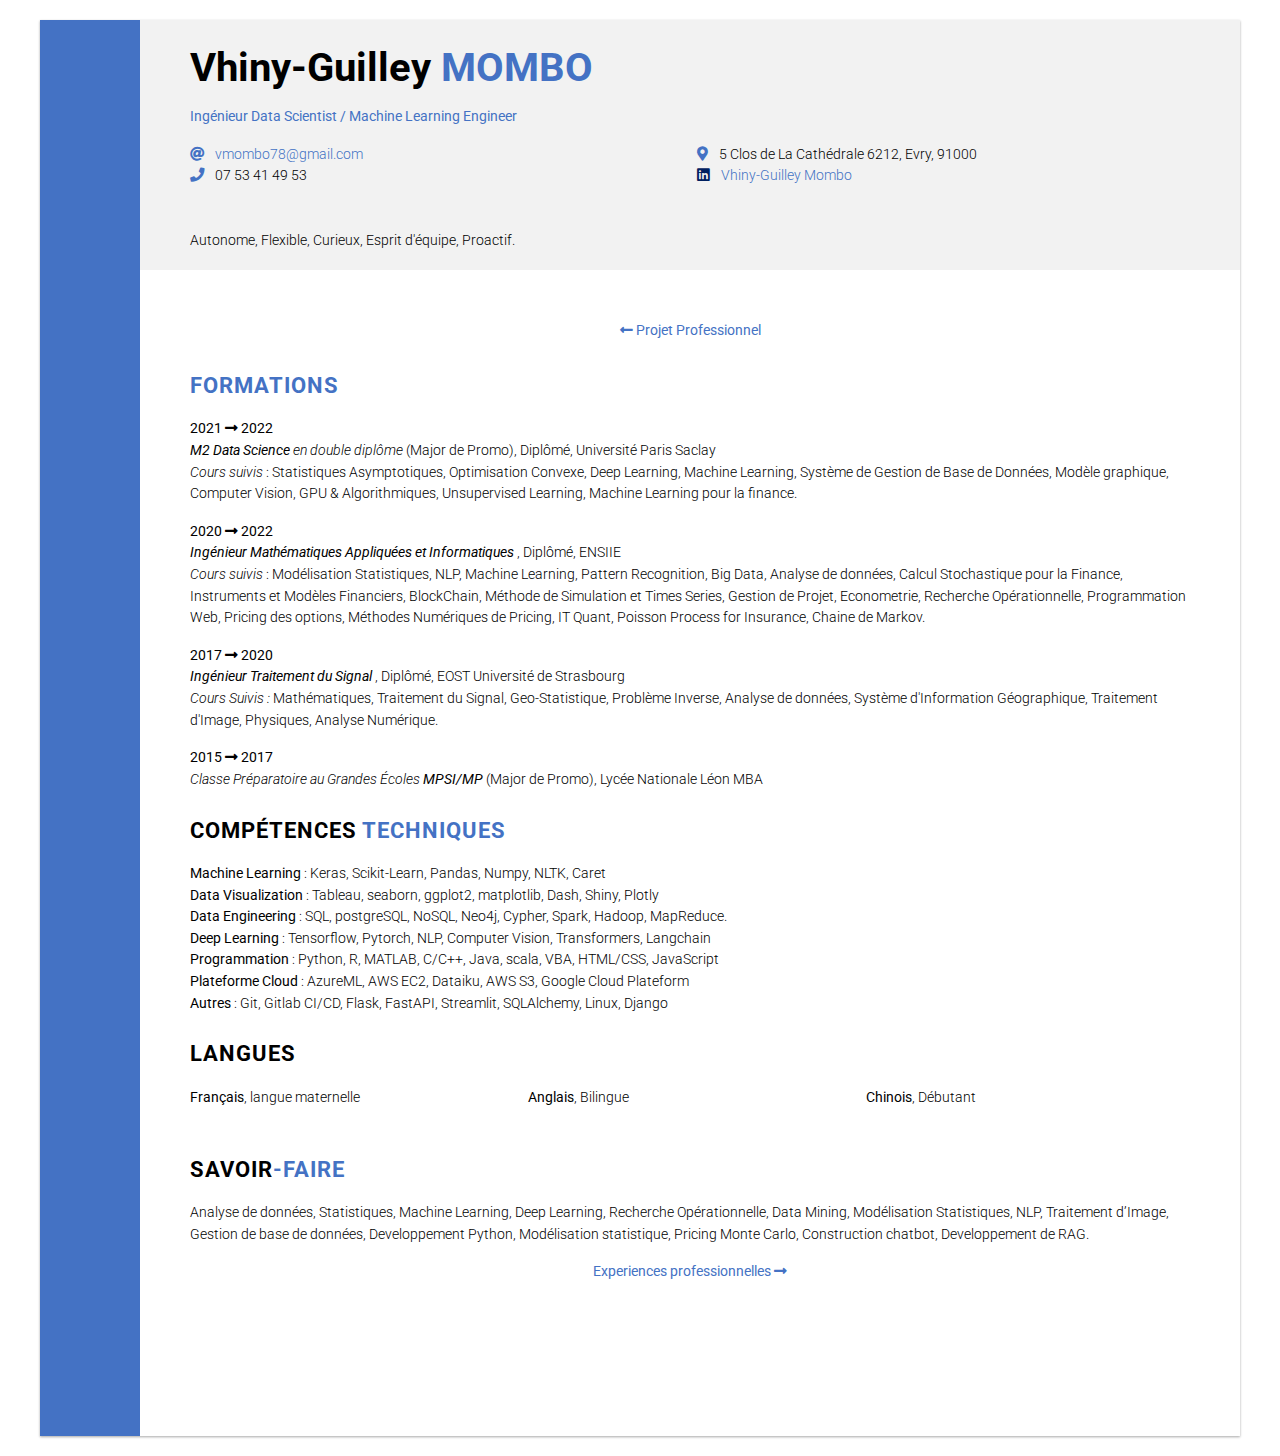
==== commit 6fb93f5a: "formations" ====
--- a/html/comp.html
+++ b/html/comp.html
@@ -19,7 +19,7 @@
       <div class="right-column">
         <div class="header">
           <h1>Vhiny-Guilley <span class="text-blue text-uppercase">MOMBO</span></h1>
-          <p><strong><span class="text-blue"> Ingénieur Data Scientist / Data Engineer</span></strong></p>
+          <p><strong><span class="text-blue"> Ingénieur Data Scientist /  Machine Learning Engineer</span></strong></p>
           <ul class="infos">
             <li><i class="icon fas fa-at text-blue"></i> <a href="mailto:vmombo78@gmail.com">vmombo78@gmail.com</a></li>
             <li><i class="icon fas fa-phone text-blue"></i> 07 53 41 49 53</li>
@@ -36,7 +36,7 @@
 
             
             <div class="right-column-3">
-              <strong><a href="../index.html"><strong><i class="fas fa-long-arrow-alt-left"></i></strong> Projet Professionel </a></strong>
+              <strong><a href="../index.html"><strong><i class="fas fa-long-arrow-alt-left"></i></strong> Projet Professionnel </a></strong>
             </div>
             
 
@@ -46,7 +46,7 @@
             <p>
               <strong>2021 <i class="fas fa-long-arrow-alt-right"></i> 2022</strong>
               <br>
-              <em> <strong>M2 Data Science </strong> en double diplôme </em>, Diplômé, Université Paris Saclay
+              <em> <strong>M2 Data Science </strong> en double diplôme </em> (Major de Promo), Diplômé, Université Paris Saclay
               <br>
               <em>Cours suivis</em> :
               Statistiques Asymptotiques, Optimisation Convexe, Deep Learning, Machine Learning, Système de Gestion de Base de Données, Modèle graphique, Computer Vision, GPU & Algorithmiques,  Unsupervised Learning, Machine Learning pour la finance.
@@ -73,7 +73,7 @@
             <p>
               <strong>2015 <i class="fas fa-long-arrow-alt-right"></i> 2017</strong>
               <br>
-              <em>Classe Préparatoire au Grandes Écoles <strong>MPSI/MP</strong> </em>, Lycée Nationale Léon MBA
+              <em>Classe Préparatoire au Grandes Écoles <strong>MPSI/MP</strong> </em> (Major de Promo), Lycée Nationale Léon MBA 
             </p>
           </div>
 
@@ -83,13 +83,13 @@
               <br>
               <strong>Data Visualization</strong> : Tableau, seaborn, ggplot2, matplotlib, Dash, Shiny, Plotly
               <br>
-              <strong>Data Engineering</strong> : SQL, postgreSQL, NoSQL, Neo4j, Cypher, Spark, Hadoop, Airflow, kafka, Hive, HDFS, MapReduce.
-              <br>
-              <strong>Deep Learning</strong> : Tensorflow, Pytorch, NLP, Computer Vision, Transformers, BERT
+              <strong>Data Engineering</strong> : SQL, postgreSQL, NoSQL, Neo4j, Cypher, Spark, Hadoop, MapReduce.
+              <br>
+              <strong>Deep Learning</strong> : Tensorflow, Pytorch, NLP, Computer Vision, Transformers, Langchain
               <br>
               <strong>Programmation</strong> : Python, R, MATLAB, C/C++, Java, scala, VBA, HTML/CSS, JavaScript
               <br>
-              <strong>Plateforme Cloud</strong> : AzureML, AWS EC2, Dataiku
+              <strong>Plateforme Cloud</strong> : AzureML, AWS EC2, Dataiku, AWS S3, Google Cloud Plateform
               <br>
               <strong>Autres</strong> : Git, Gitlab CI/CD, Flask, FastAPI, Streamlit, SQLAlchemy, Linux, Django
           </div>
@@ -111,11 +111,18 @@
             <h2> SAVOIR<span class="text-blue">-FAIRE</span>
             </h2>
             <p>
-            Analyse de données, Statistiques, Machine Learning, Deep Learning, Recherche Opérationnelle, Data Mining, Modélisation Statistiques, NLP, Traitement d’Image, Gestion de base de données, Developpement Python Modélisation statistique, Pricing Monte Carlo 
-            </p>
-
-          </div>
-
+            Analyse de données, Statistiques, Machine Learning, Deep Learning, Recherche Opérationnelle, Data Mining, Modélisation Statistiques, NLP, Traitement d’Image, Gestion de base de données, Developpement Python, Modélisation statistique, Pricing Monte Carlo, 
+            Construction chatbot, Developpement de RAG.
+            </p>
+
+          </div>
+          <div class="right-column-2"><strong><a href="experience.html"> Experiences professionnelles <i class="fas fa-long-arrow-alt-right"></i> </a></strong></div> 
+
+        </div>
+      </div>
+    </div>
+  </body>
+<!-- 
           <div class="section">
             <h2>Expériences <span class="text-blue">professionelles</span></h2>
             
@@ -351,4 +358,4 @@
         </div>
       </div>
     </div>
-</body> 
+</body>  -->
